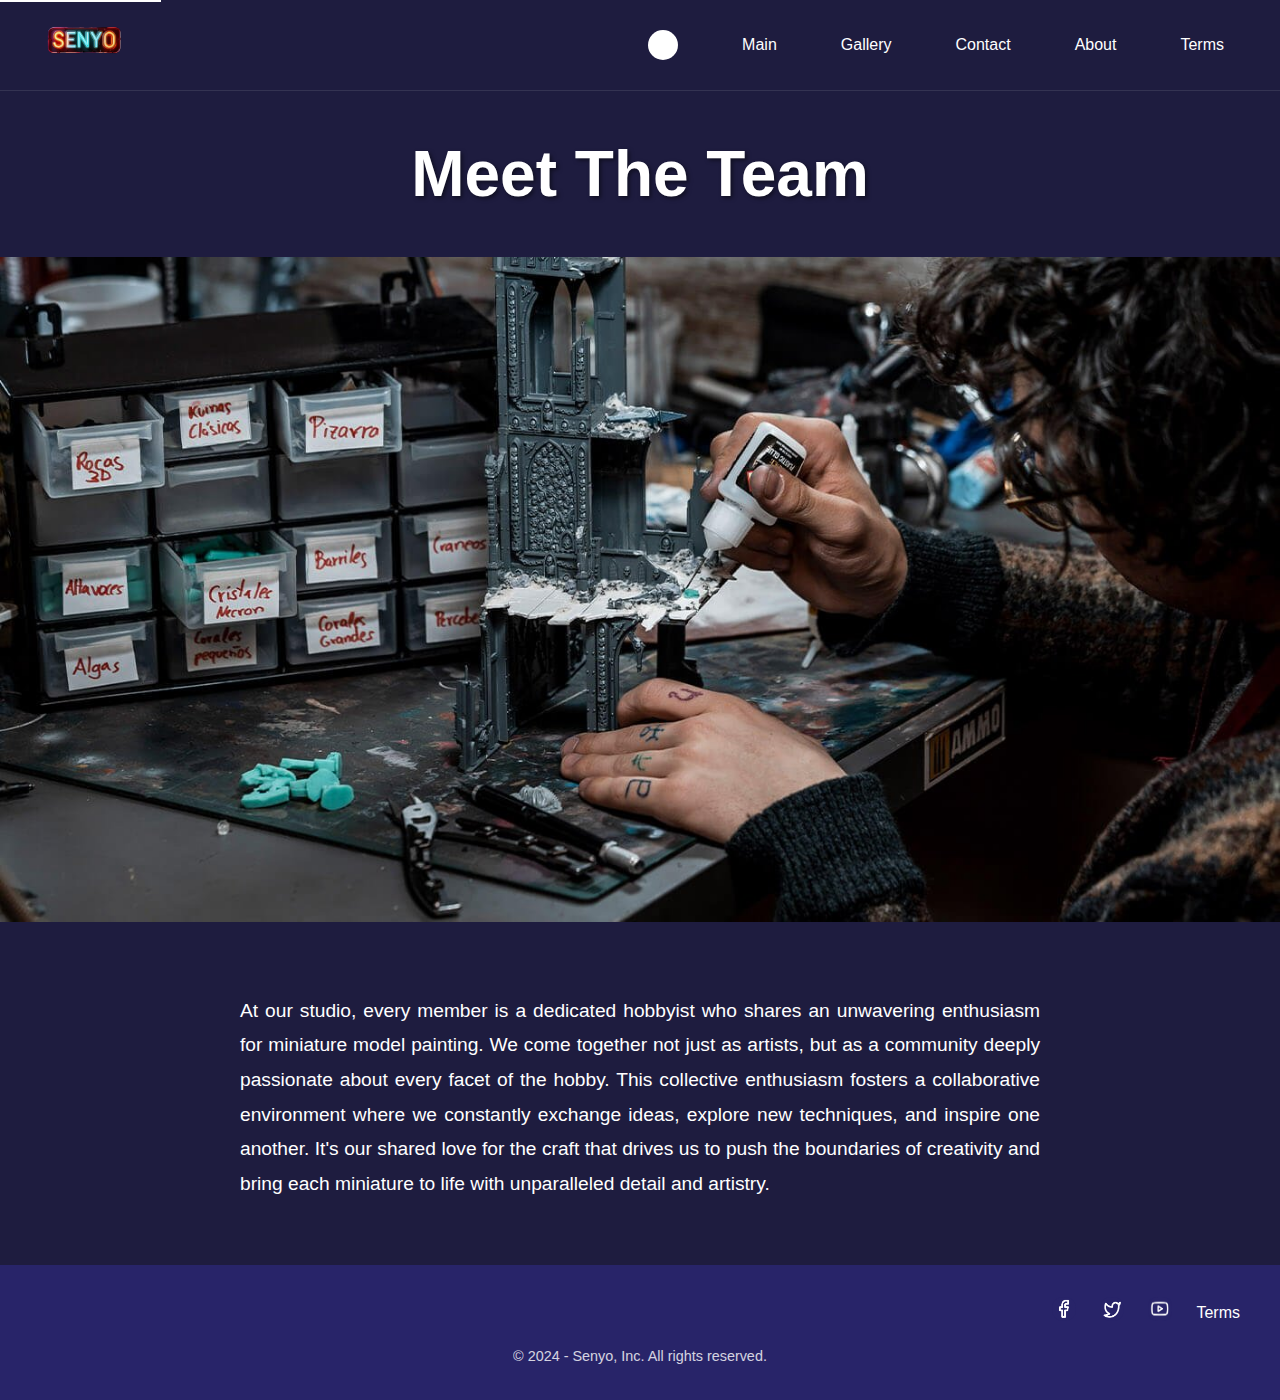
==== about.html @ 55314005 "Adds two pages" ====
<!DOCTYPE html>
<html lang="en">
<head>
    <meta charset="UTF-8">
    <meta name="viewport" content="width=device-width, initial-scale=1.0">
    <title>Meet the Team - Senyo Miniatures</title>
    <link rel="stylesheet" href="styles/style.css">
</head>
<body>
    <a href="#main-content" class="skip-link">Skip to main content</a>
    
    <header class="main-header">
        <div class="header-content">
            <div class="logo">
                <img src="images/neon-logo.png" alt="Senyo Miniatures Logo">
            </div>
            <div class="header-controls">
                <div class="user-icon" role="img" aria-label="User account"></div>
                <nav class="main-nav">
                    <button class="hamburger" aria-label="Toggle menu">
                        <span></span>
                        <span></span>
                        <span></span>
                    </button>
                    <ul class="nav-menu">
                        <li><a href="index.html">Main</a></li>
                        <li><a href="gallery.html">Gallery</a></li>
                        <li><a href="contact.html">Contact</a></li>
                        <li><a href="about.html">About</a></li>
                        <li><a href="terms.html">Terms</a></li>
                    </ul>
                </nav>
            </div>
        </div>
    </header>

    <main id="main-content">
        <section class="team-hero">
            <h1>Meet The Team</h1>
            <div class="hero-image">
                <picture>
                    <source media="(min-width: 768px)" srcset="images/meet-the-team-hero-image.jpg">
                    <img src="images/meet-the-team-hero-image.jpg" alt="Our talented team of miniature painters">
                </picture>
            </div>
        </section>

        <section class="team-description">
            <p>At our studio, every member is a dedicated hobbyist who shares an unwavering enthusiasm for miniature model painting. We come together not just as artists, but as a community deeply passionate about every facet of the hobby. This collective enthusiasm fosters a collaborative environment where we constantly exchange ideas, explore new techniques, and inspire one another. It's our shared love for the craft that drives us to push the boundaries of creativity and bring each miniature to life with unparalleled detail and artistry.</p>
        </section>
    </main>

    <footer class="main-footer">
        <div class="footer-content">
            <nav class="social-links" aria-label="Social media links">
                <a href="https://facebook.com" target="_blank" rel="noopener">
                    <img src="images/facebook.png" alt="Visit us on Facebook">
                </a>
                <a href="https://x.com" target="_blank" rel="noopener">
                    <img src="images/twitter.png" alt="Follow us on X">
                </a>
                <a href="https://youtube.com" target="_blank" rel="noopener">
                    <img src="images/youtube.png" alt="Watch our YouTube channel">
                </a>
                <a href="terms.html">Terms</a>
            </nav>
            <p class="copyright">© 2024 - Senyo, Inc. All rights reserved.</p>
        </div>
    </footer>
</body>
</html>
---- styles/style.css ----
/* Reset and base styles */
*, *::before, *::after {
    margin: 0;
    padding: 0;
    box-sizing: border-box;
}

:root {
    --primary-bg: #1E1C3F;
    --footer-bg: #282469;
    --text-color: #ffffff;
    --transition-speed: 0.3s;
}

body {
    font-family: Arial, sans-serif;
    background-color: var(--primary-bg);
    color: var(--text-color);
    line-height: 1.6;
    min-height: 100vh;
    display: flex;
    flex-direction: column;
}

/* Skip link */
.skip-link {
    position: absolute;
    top: -40px;
    left: 0;
    background: #fff;
    color: var(--primary-bg);
    padding: 8px;
    z-index: 100;
    transition: top var(--transition-speed);
}

.skip-link:focus {
    top: 0;
}

/* Header styles */
.main-header {
    padding: 1rem;
    position: sticky;
    top: 0;
    background-color: var(--primary-bg);
    z-index: 10;
    border-bottom: 1px solid rgba(255, 255, 255, 0.1);
}

.header-content {
    max-width: 1200px;
    margin: 0 auto;
    display: flex;
    justify-content: space-between;
    align-items: center;
}

.logo img {
    height: 50px;
    width: auto;
}

.header-controls {
    display: flex;
    align-items: center;
    gap: 1rem;
}

.user-icon {
    width: 30px;
    height: 30px;
    background: #fff;
    border-radius: 50%;
}

/* Hamburger menu */
.hamburger {
    display: flex;
    flex-direction: column;
    justify-content: space-between;
    width: 30px;
    height: 20px;
    background: none;
    border: none;
    cursor: pointer;
    padding: 0;
}

.hamburger span {
    display: block;
    width: 100%;
    height: 2px;
    background-color: #fff;
    transition: var(--transition-speed);
}

/* Navigation menu */
.nav-menu {
    display: none;
    position: absolute;
    top: 100%;
    right: 0;
    background-color: var(--primary-bg);
    padding: 1rem;
    list-style: none;
}

.nav-menu.active {
    display: block;
}

.nav-menu a {
    color: var(--text-color);
    text-decoration: none;
    display: block;
    padding: 0.5rem 1rem;
    transition: var(--transition-speed);
}

.nav-menu a:hover,
.nav-menu a:focus {
    background-color: rgba(255, 255, 255, 0.1);
}

/* Home Page Specific Styles */
/* Hero section */
.hero-section {
    position: relative;
    overflow: hidden;
    max-width: 100%;
}

.hero-slider {
    display: flex;
    overflow-x: auto;
    scroll-snap-type: x mandatory;
    -webkit-overflow-scrolling: touch;
    scrollbar-width: none;
}

.hero-slider::-webkit-scrollbar {
    display: none;
}

.hero-slider picture {
    flex: 0 0 100%;
    scroll-snap-align: start;
}

.hero-slider img {
    width: 100%;
    height: auto;
    max-height: 35rem;
    object-fit: contain;
}

.view-more-btn {
    position: absolute;
    bottom: 1rem;
    left: 50%;
    transform: translateX(-50%);
    background-color: rgba(255, 255, 255, 0.9);
    color: var(--primary-bg);
    padding: 0.8rem 2rem;
    text-decoration: none;
    border-radius: 4px;
    transition: var(--transition-speed);
}

.view-more-btn:hover,
.view-more-btn:focus {
    background-color: #fff;
    transform: translateX(-50%) scale(1.05);
}

/* Intro section */
.intro-section {
    max-width: 800px;
    margin: 4rem auto;
    padding: 0 1rem;
}

.intro-section h1 {
    font-size: 2.5rem;
    margin-bottom: 1.5rem;
    text-align: center;
}

.intro-section p {
    font-size: 1.1rem;
    text-align: justify;
}

/* Team Page Specific Styles */
.team-hero {
    position: relative;
    text-align: center;
    margin-bottom: 4rem;
}

.team-hero h1 {
    font-size: 3rem;
    margin: 2rem 0;
    color: var(--text-color);
    text-shadow: 2px 2px 4px rgba(0, 0, 0, 0.5);
}

.hero-image {
    max-width: 100%;
    overflow: hidden;
}

.hero-image picture {
    display: block;
}

.hero-image img {
    width: 100%;
    height: auto;
    object-fit: cover;
    max-height: 60vh;
}

.team-description {
    max-width: 800px;
    margin: 0 auto 4rem;
    padding: 0 1rem;
}

.team-description p {
    font-size: 1.2rem;
    line-height: 1.8;
    text-align: justify;
    color: var(--text-color);
}

/* Footer */
.main-footer {
    background-color: var(--footer-bg);
    padding: 2rem 1rem;
    margin-top: auto;
}

.footer-content {
    max-width: 1200px;
    margin: 0 auto;
}

.social-links {
    display: flex;
    justify-content: flex-end;
    gap: 1.5rem;
    margin-bottom: 1rem;
    align-items: center;
}

.social-links img {
    width: 24px;
    height: 24px;
    transition: var(--transition-speed);
}

.social-links a {
    color: var(--text-color);
    text-decoration: none;
}

.social-links a:hover img,
.social-links a:focus img {
    transform: scale(1.1);
}

.copyright {
    text-align: center;
    font-size: 0.9rem;
    opacity: 0.8;
}

/* Media Queries */
@media (min-width: 768px) {
    /* Navigation */
    .hamburger {
        display: none;
    }

    .nav-menu {
        display: flex;
        position: static;
        padding: 0;
    }

    .nav-menu li {
        margin-left: 2rem;
    }

    /* Home page layout for tablet and desktop */
    .home-page main {
        max-width: 1200px;
        margin: 2rem auto;
        padding: 0 2rem;
        display: grid;
        grid-template-columns: 1fr 1fr;
        gap: 2rem;
        align-items: start;
    }

    .home-page .intro-section {
        grid-column: 1;
        grid-row: 1;
        margin: 0;
        padding: 2rem 0;
    }

    .home-page .intro-section h1 {
        text-align: left;
        font-size: 3rem;
        margin-bottom: 2rem;
    }

    .home-page .hero-section {
        grid-column: 2;
        grid-row: 1;
        position: relative;
    }

    .home-page .hero-slider {
        border-radius: 8px;
        overflow: hidden;
    }

    .home-page .hero-slider img {
        height: 400px;
    }
    
    .home-page .hero-section {
        margin-top: 2rem;
    }

    .home-page .view-more-btn {
        position: static;
        transform: none;
        display: block;
        width: fit-content;
        margin: 1rem 0 0 auto;
    }

    .home-page .view-more-btn:hover,
    .home-page .view-more-btn:focus {
        transform: scale(1.05);
    }

    /* Team page tablet styles */
    .team-hero h1 {
        font-size: 4rem;
    }

    .hero-image img {
        max-height: 70vh;
    }

    .team-description {
        padding: 0 2rem;
    }
}

@media (min-width: 1024px) {
    /* Home page desktop refinements */
    .home-page main {
        gap: 4rem;
    }

    .home-page .intro-section h1 {
        font-size: 3.5rem;
    }

    .home-page .hero-slider img {
        height: 450px;
    }

    .home-page .intro-section p {
        font-size: 1.2rem;
        line-height: 1.8;
    }

    /* Team page desktop refinements */
    .hero-image img {
        max-height: 80vh;
    }

    .team-description {
        padding: 0;
    }
    .homepage-content {
        display: flex;
        flex-direction: row-reverse;
        
    }
}

/* Contact page specific styles */
.contact-container {
    max-width: 1400px;
    margin: 4rem auto;
    padding: 0 2rem;
}

.contact-form-section h1 {
    font-size: 3rem;
    margin-bottom: 1rem;
    font-weight: 700;
}

.form-intro {
    font-size: 1.125rem;
    color: rgba(255, 255, 255, 0.9);
    margin-bottom: 2rem;
}

.contact-form {
    width: 100%;
}

.form-grid {
    display: grid;
    grid-template-columns: 1fr;
    gap: 1.5rem;
    margin-bottom: 2rem;
}

.form-group {
    display: flex;
    flex-direction: column;
    gap: 0.5rem;
}

.form-group label {
    font-size: 1rem;
    font-weight: 500;
}

.form-group input[type="text"],
.form-group input[type="email"],
.form-group input[type="tel"] {
    padding: 0.75rem 1rem;
    border: 1px solid rgba(255, 255, 255, 0.2);
    border-radius: 8px;
    background-color: rgba(255, 255, 255, 0.1);
    color: var(--text-color);
    font-size: 1rem;
    transition: var(--transition-speed);
}

.form-group input:focus {
    outline: none;
    border-color: var(--purple-button);
    background-color: rgba(255, 255, 255, 0.15);
}

.checkbox-group {
    flex-direction: row;
    align-items: flex-start;
    gap: 1rem;
    margin-bottom: 2rem;
}

.checkbox-group input[type="checkbox"] {
    width: 20px;
    height: 20px;
    margin-top: 0.25rem;
}

.checkbox-group label {
    font-size: 0.875rem;
    line-height: 1.5;
    color: rgba(255, 255, 255, 0.9);
}

.submit-btn {
    background-color: var(--purple-button);
    color: white;
    padding: 1rem 2rem;
    border: none;
    border-radius: 8px;
    font-size: 1rem;
    font-weight: 600;
    cursor: pointer;
    transition: var(--transition-speed);
}

.submit-btn:hover {
    opacity: 0.9;
}

.contact-image img {
    width: 100%;
    height: auto;
    border-radius: 12px;
}

/* Tablet and Desktop styles */
@media (min-width: 768px) {
    .contact-container {
        display: grid;
        grid-template-columns: 1fr 1fr;
        gap: 4rem;
        align-items: start;
    }

    .form-grid {
        grid-template-columns: 1fr 1fr;
        gap: 2rem;
    }

    .checkbox-group {
        grid-column: span 2;
    }
}

/* Larger Desktop styles */
@media (min-width: 1024px) {
    .contact-form-section h1 {
        font-size: 4rem;
    }

    .form-intro {
        font-size: 1.25rem;
    }
}
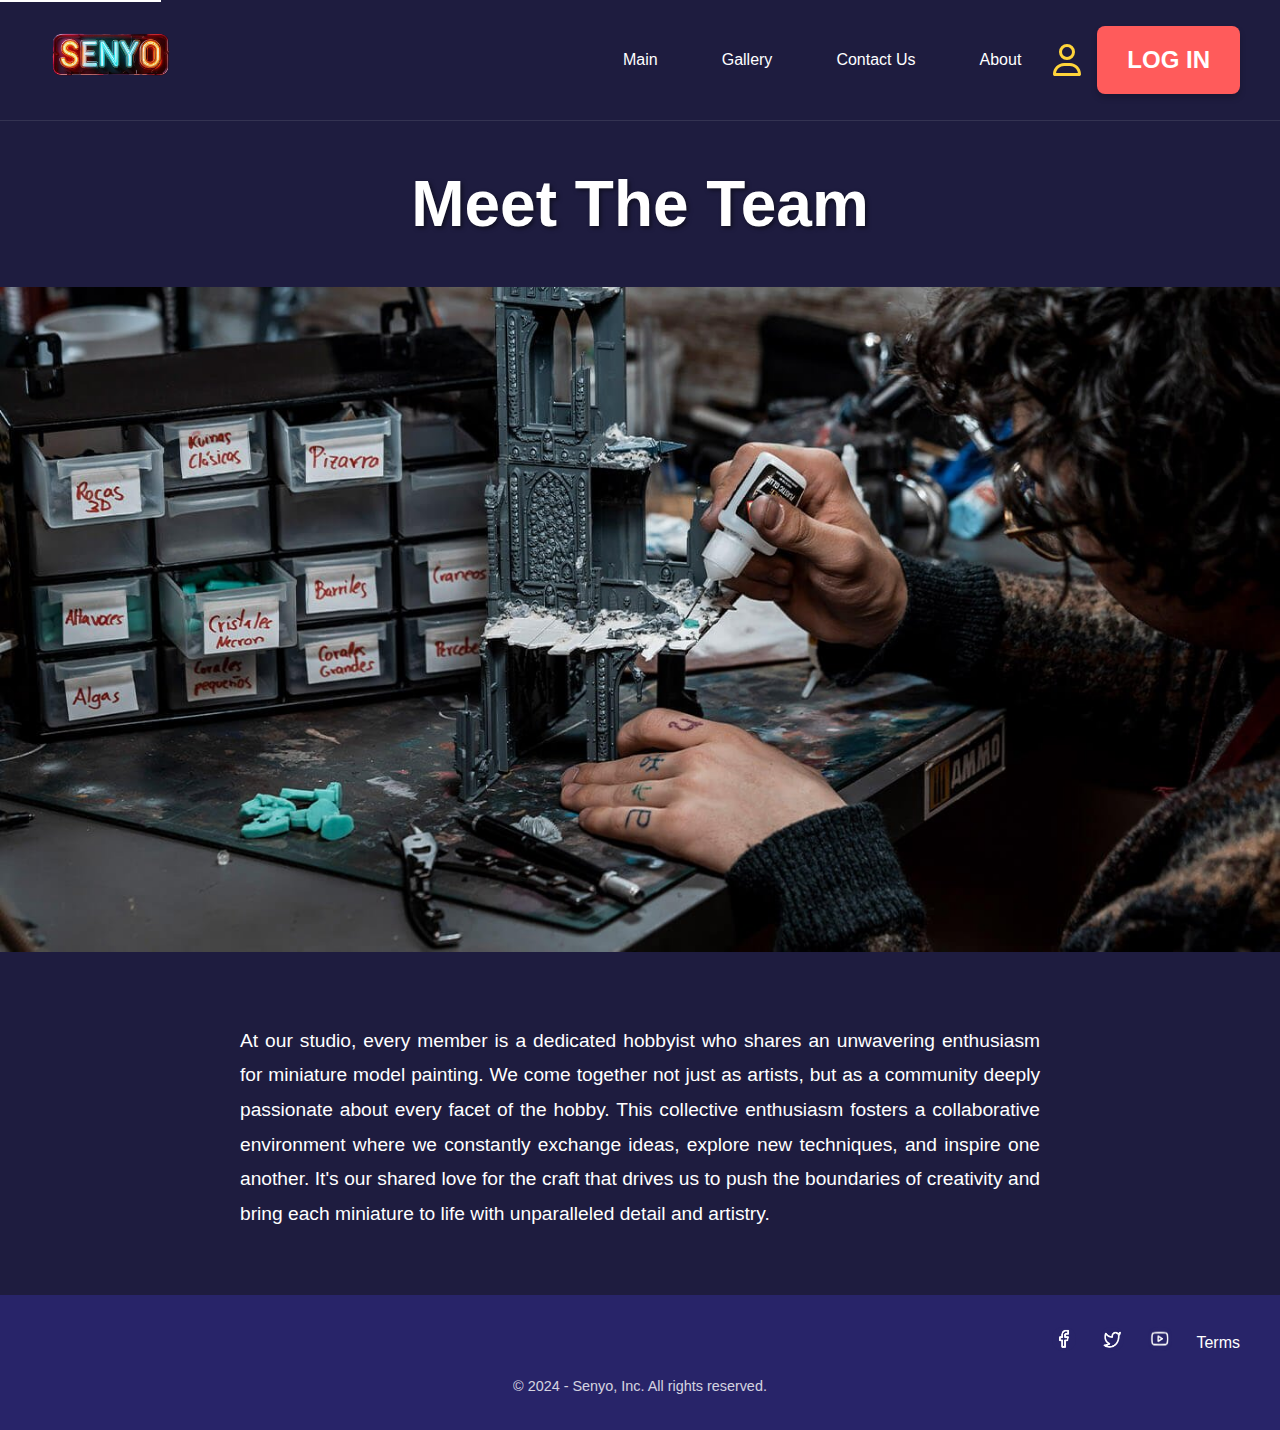
==== commit f8442e70: "styles the button" ====
--- a/about.html
+++ b/about.html
@@ -12,24 +12,19 @@
     <header class="main-header">
         <div class="header-content">
             <div class="logo">
-                <img src="images/neon-logo.png" alt="Senyo Miniatures Logo">
+                <img src="images/neon-logo.png" alt="Senyo Miniatures Logo" class="neon-logo">
             </div>
             <div class="header-controls">
-                <div class="user-icon" role="img" aria-label="User account"></div>
                 <nav class="main-nav">
-                    <button class="hamburger" aria-label="Toggle menu">
-                        <span></span>
-                        <span></span>
-                        <span></span>
-                    </button>
                     <ul class="nav-menu">
                         <li><a href="index.html">Main</a></li>
                         <li><a href="gallery.html">Gallery</a></li>
-                        <li><a href="contact.html">Contact</a></li>
+                        <li><a href="contact.html" aria-current="page">Contact Us</a></li>
                         <li><a href="about.html">About</a></li>
-                        <li><a href="terms.html">Terms</a></li>
                     </ul>
                 </nav>
+                <svg xmlns="http://www.w3.org/2000/svg" height="32" width="28" viewBox="0 0 448 512"><!--!Font Awesome Free 6.7.1 by @fontawesome - https://fontawesome.com License - https://fontawesome.com/license/free Copyright 2024 Fonticons, Inc.--><path fill="#FFD43B" d="M304 128a80 80 0 1 0 -160 0 80 80 0 1 0 160 0zM96 128a128 128 0 1 1 256 0A128 128 0 1 1 96 128zM49.3 464l349.5 0c-8.9-63.3-63.3-112-129-112l-91.4 0c-65.7 0-120.1 48.7-129 112zM0 482.3C0 383.8 79.8 304 178.3 304l91.4 0C368.2 304 448 383.8 448 482.3c0 16.4-13.3 29.7-29.7 29.7L29.7 512C13.3 512 0 498.7 0 482.3z"/></svg>
+                <a href="#" class="login-btn">LOG IN</a>
             </div>
         </div>
     </header>
--- a/styles/style.css
+++ b/styles/style.css
@@ -57,7 +57,7 @@
 }
 
 .logo img {
-    height: 50px;
+    height: 5rem;
     width: auto;
 }
 
@@ -526,4 +526,23 @@
     .form-intro {
         font-size: 1.25rem;
     }
+}
+
+.login-btn {
+    text-decoration: none;
+    background-color: #ff5b5b; /* Red color for button */
+    color: #ffffff; /* White text */
+    font-size: 1.5rem; /* Adjust size to match the design */
+    font-weight: bold;
+    border: none;
+    border-radius: 8px; /* Rounded corners */
+    padding: 15px 30px; /* Adjust padding for shape */
+    cursor: pointer;
+    box-shadow: 0px 4px 6px rgba(0, 0, 0, 0.2); /* Slight shadow */
+    transition: transform 0.2s ease, box-shadow 0.2s ease;
+}
+
+.login-btn:hover {
+    transform: scale(1.05); /* Slightly enlarge on hover */
+    box-shadow: 0px 6px 10px rgba(0, 0, 0, 0.3); /* Add stronger shadow */
 }